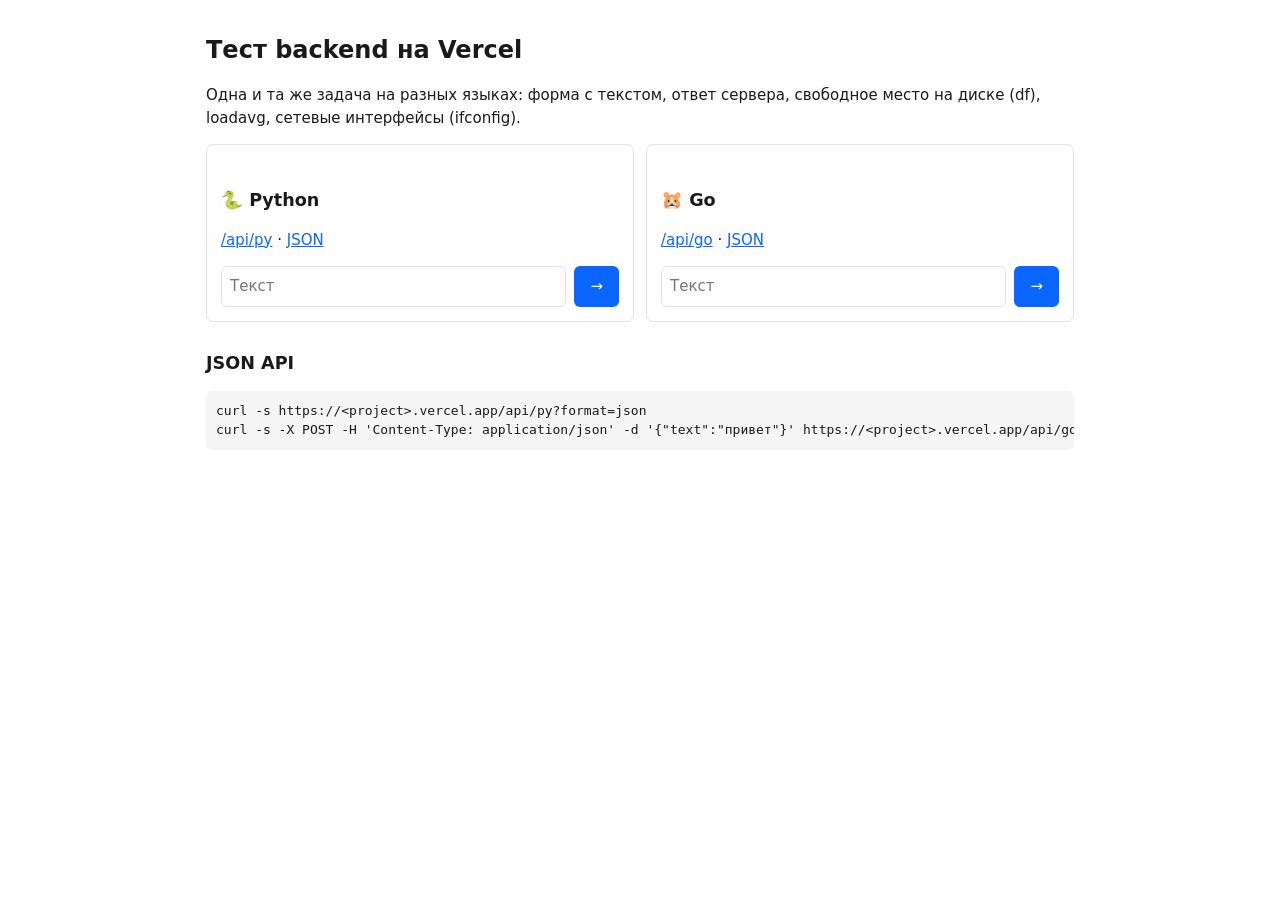
==== index.html @ 90208699 "Python and Go backends for Vercel: text form, disk, loadavg, interfaces Co-Authored-By: Claude Opus " ====
<!doctype html><html lang="ru"><head><meta charset="utf-8">
<meta name="viewport" content="width=device-width,initial-scale=1"><title>Backend test</title>
<link rel="stylesheet" href="/style.css"></head><body>
<h1>Тест backend на Vercel</h1>
<p>Одна и та же задача на разных языках: форма с текстом, ответ сервера, свободное место на диске (df), loadavg, сетевые интерфейсы (ifconfig).</p>
<div class="cards">
 <div class="card"><h2>🐍 Python</h2><p><a href="/api/py">/api/py</a> · <a href="/api/py?format=json">JSON</a></p>
  <form method="post" action="/api/py"><input name="text" placeholder="Текст"><button>→</button></form></div>
 <div class="card"><h2>🐹 Go</h2><p><a href="/api/go">/api/go</a> · <a href="/api/go?format=json">JSON</a></p>
  <form method="post" action="/api/go"><input name="text" placeholder="Текст"><button>→</button></form></div>
</div>
<h2>JSON API</h2>
<pre>curl -s https://&lt;project&gt;.vercel.app/api/py?format=json
curl -s -X POST -H 'Content-Type: application/json' -d '{"text":"привет"}' https://&lt;project&gt;.vercel.app/api/go</pre>
</body></html>
---- style.css ----
:root{--bg:#fff;--fg:#1a1a1a;--mute:#666;--line:#e3e3e3;--acc:#0a66ff;--code:#f5f5f5}
@media (prefers-color-scheme:dark){:root{--bg:#111;--fg:#eee;--mute:#999;--line:#333;--acc:#5b9bff;--code:#1c1c1c}}
*{box-sizing:border-box}body{margin:0 auto;max-width:900px;padding:16px;font:15px/1.5 system-ui,sans-serif;background:var(--bg);color:var(--fg)}
a{color:var(--acc)}h1{font-size:1.5rem}h2{font-size:1.1rem;margin-top:1.6em}
form{display:flex;gap:8px;flex-wrap:wrap}input{flex:1;min-width:200px;padding:8px;font:inherit;border:1px solid var(--line);border-radius:6px;background:var(--bg);color:var(--fg)}
button{padding:8px 16px;font:inherit;border:0;border-radius:6px;background:var(--acc);color:#fff;cursor:pointer}
table{border-collapse:collapse;width:100%;display:block;overflow-x:auto}th,td{text-align:left;padding:4px 10px;border-bottom:1px solid var(--line);vertical-align:top}
th{color:var(--mute);font-weight:500}pre{background:var(--code);padding:10px;border-radius:6px;overflow-x:auto;font-size:13px}
.cards{display:grid;grid-template-columns:repeat(auto-fit,minmax(240px,1fr));gap:12px}.card{border:1px solid var(--line);border-radius:8px;padding:14px}
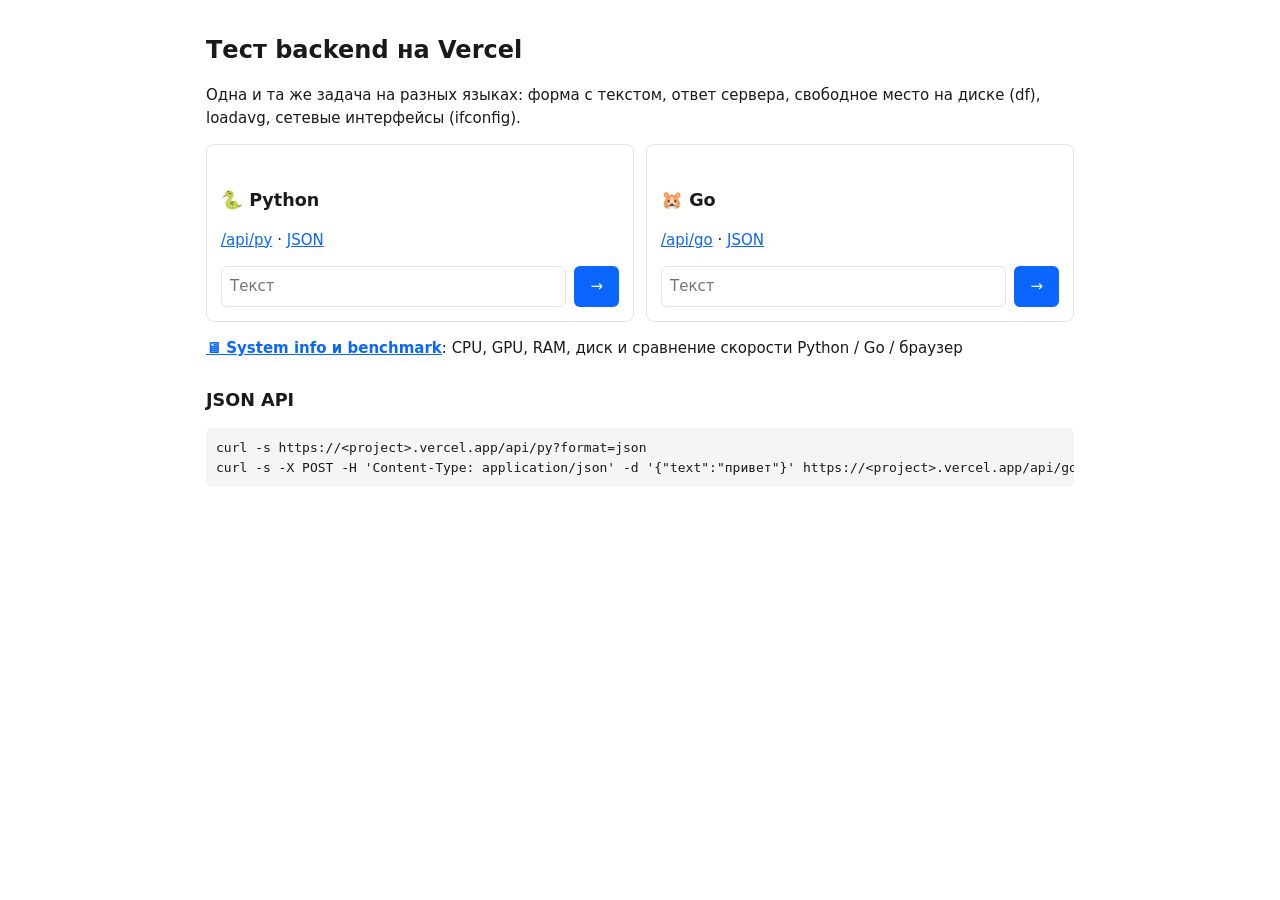
==== commit 70c139ee: "System info page (CPU/GPU/RAM/disk) and benchmark: Python, Go, browser Co-Authored-By: Claude Opus 5" ====
--- a/index.html
+++ b/index.html
@@ -9,6 +9,7 @@
  <div class="card"><h2>🐹 Go</h2><p><a href="/api/go">/api/go</a> · <a href="/api/go?format=json">JSON</a></p>
   <form method="post" action="/api/go"><input name="text" placeholder="Текст"><button>→</button></form></div>
 </div>
+<p><a href="/system.html"><b>🖥 System info и benchmark</b></a>: CPU, GPU, RAM, диск и сравнение скорости Python / Go / браузер</p>
 <h2>JSON API</h2>
 <pre>curl -s https://&lt;project&gt;.vercel.app/api/py?format=json
 curl -s -X POST -H 'Content-Type: application/json' -d '{"text":"привет"}' https://&lt;project&gt;.vercel.app/api/go</pre>
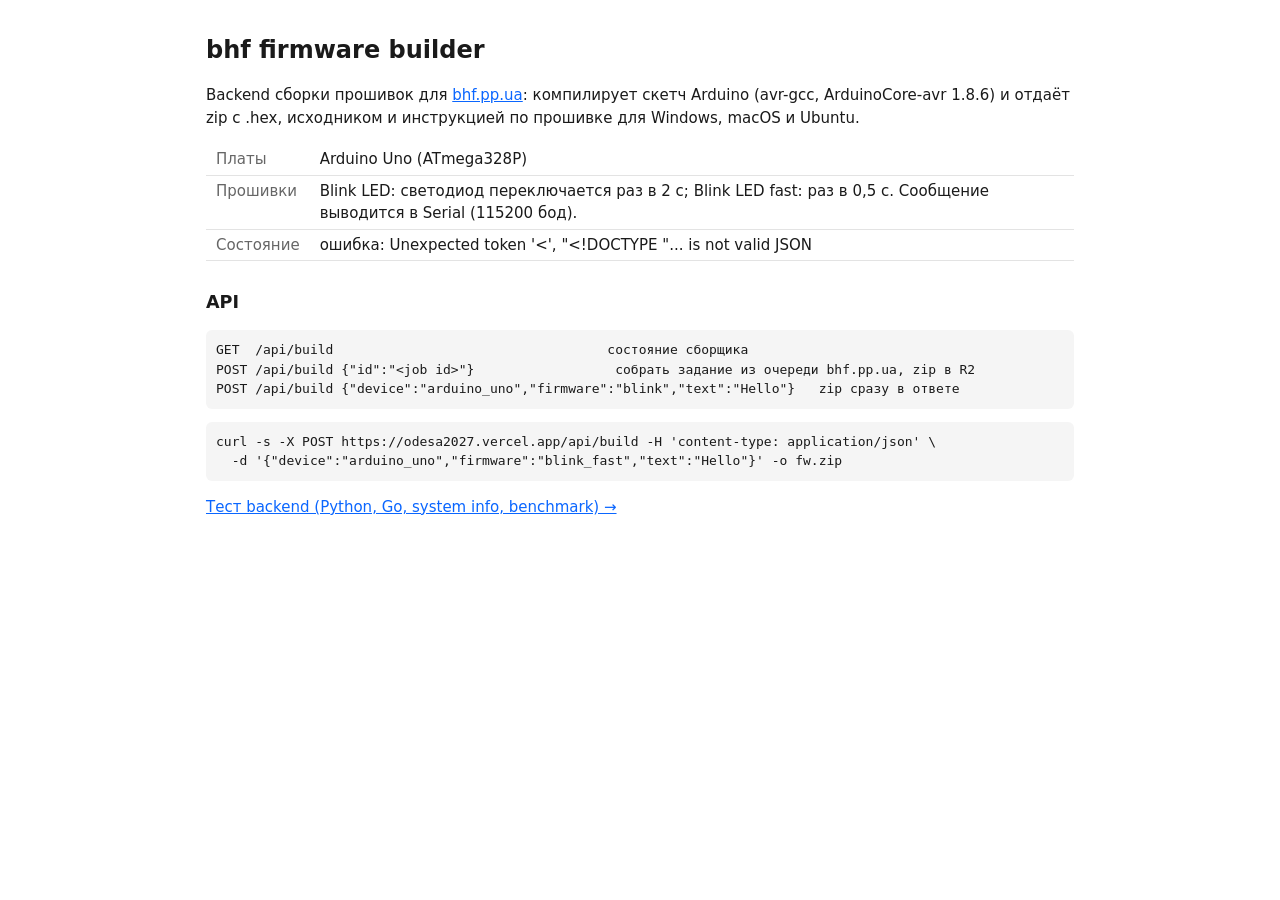
==== commit 8046c302: "Firmware builder for bhf.pp.ua (Arduino Uno, avr-gcc); backend tests moved to /test/ Co-Authored-By:" ====
--- a/index.html
+++ b/index.html
@@ -1,16 +1,25 @@
 <!doctype html><html lang="ru"><head><meta charset="utf-8">
-<meta name="viewport" content="width=device-width,initial-scale=1"><title>Backend test</title>
+<meta name="viewport" content="width=device-width,initial-scale=1"><title>Firmware builder</title>
 <link rel="stylesheet" href="/style.css"></head><body>
-<h1>Тест backend на Vercel</h1>
-<p>Одна и та же задача на разных языках: форма с текстом, ответ сервера, свободное место на диске (df), loadavg, сетевые интерфейсы (ifconfig).</p>
-<div class="cards">
- <div class="card"><h2>🐍 Python</h2><p><a href="/api/py">/api/py</a> · <a href="/api/py?format=json">JSON</a></p>
-  <form method="post" action="/api/py"><input name="text" placeholder="Текст"><button>→</button></form></div>
- <div class="card"><h2>🐹 Go</h2><p><a href="/api/go">/api/go</a> · <a href="/api/go?format=json">JSON</a></p>
-  <form method="post" action="/api/go"><input name="text" placeholder="Текст"><button>→</button></form></div>
-</div>
-<p><a href="/system.html"><b>🖥 System info и benchmark</b></a>: CPU, GPU, RAM, диск и сравнение скорости Python / Go / браузер</p>
-<h2>JSON API</h2>
-<pre>curl -s https://&lt;project&gt;.vercel.app/api/py?format=json
-curl -s -X POST -H 'Content-Type: application/json' -d '{"text":"привет"}' https://&lt;project&gt;.vercel.app/api/go</pre>
+<h1>bhf firmware builder</h1>
+<p>Backend сборки прошивок для <a href="https://bhf.pp.ua/">bhf.pp.ua</a>: компилирует скетч Arduino (avr-gcc, ArduinoCore-avr 1.8.6) и отдаёт zip с .hex, исходником и инструкцией по прошивке для Windows, macOS и Ubuntu.</p>
+<table>
+<tr><th>Платы</th><td>Arduino Uno (ATmega328P)</td></tr>
+<tr><th>Прошивки</th><td>Blink LED: светодиод переключается раз в 2 с; Blink LED fast: раз в 0,5 с. Сообщение выводится в Serial (115200 бод).</td></tr>
+<tr><th>Состояние</th><td id="st">…</td></tr>
+</table>
+<h2>API</h2>
+<pre>GET  /api/build                                   состояние сборщика
+POST /api/build {"id":"&lt;job id&gt;"}                  собрать задание из очереди bhf.pp.ua, zip в R2
+POST /api/build {"device":"arduino_uno","firmware":"blink","text":"Hello"}   zip сразу в ответе</pre>
+<pre>curl -s -X POST https://odesa2027.vercel.app/api/build -H 'content-type: application/json' \
+  -d '{"device":"arduino_uno","firmware":"blink_fast","text":"Hello"}' -o fw.zip</pre>
+<p><a href="/test/">Тест backend (Python, Go, system info, benchmark) →</a></p>
+<script>
+fetch("/api/build").then(r => r.json()).then(d => {
+  const t = d.toolchain || {};
+  document.getElementById("st").textContent = "работает · очередь bhf: " + (d.job_mode ? "подключена" : "нет токена (только прямая сборка)") +
+    " · toolchain: " + (t.source || "ещё не загружен на этом экземпляре") + " · сборок на экземпляре: " + (t.builds || 0);
+}).catch(e => document.getElementById("st").textContent = "ошибка: " + e.message);
+</script>
 </body></html>
